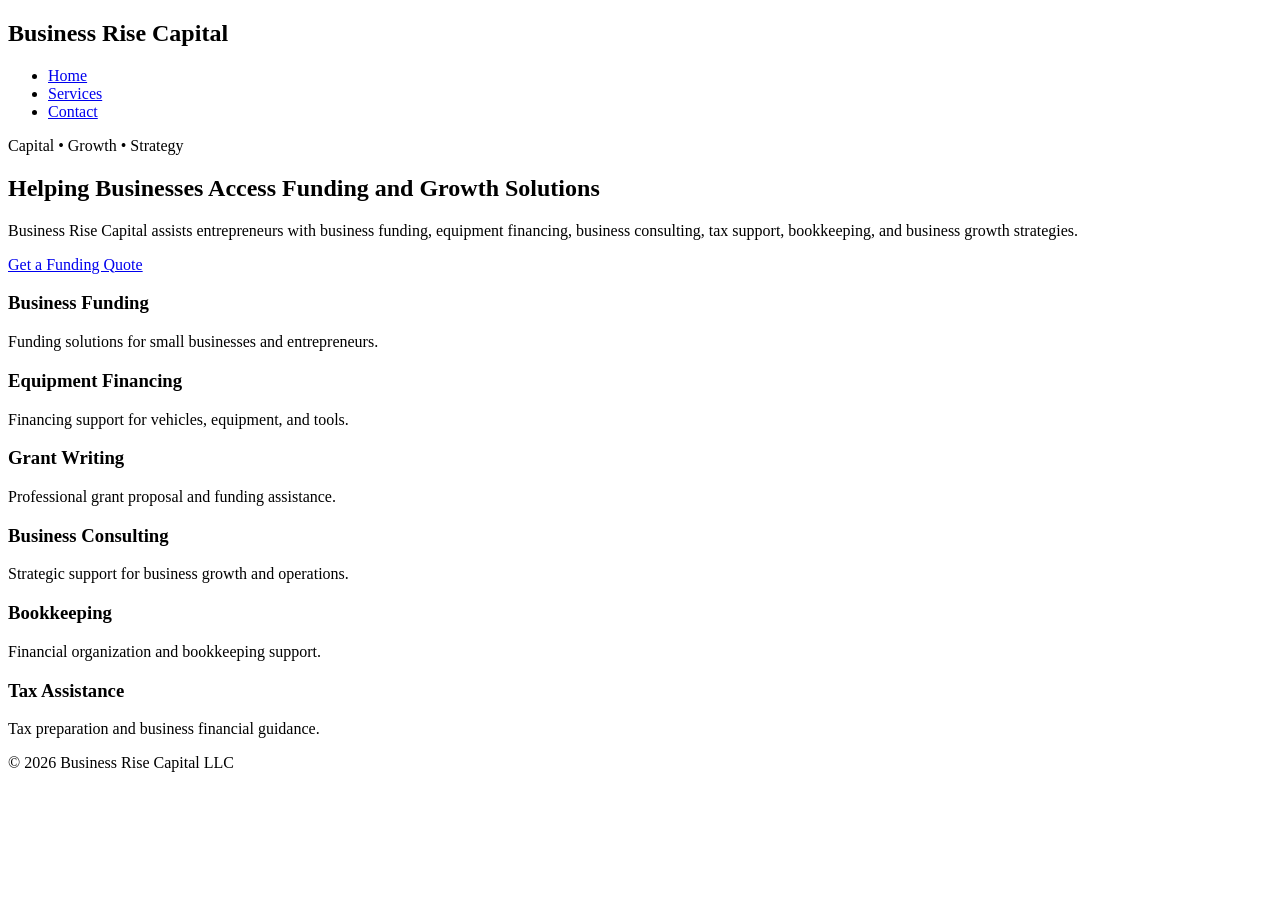
==== index.html @ 011a535a "Create index.html" ====
<!DOCTYPE html>
<html lang="en">
<head>
    <meta charset="UTF-8">
    <meta name="viewport" content="width=device-width, initial-scale=1.0">
    <title>Business Rise Capital</title>
    <link rel="stylesheet" href="css/style.css">
</head>
<body>

<header class="hero-header">
    <nav class="navbar">
        <h1 class="logo">Business Rise Capital</h1>

        <ul>
            <li><a href="index.html">Home</a></li>
            <li><a href="about.html">Services</a></li>
            <li><a href="contact.html">Contact</a></li>
        </ul>
    </nav>

    <section class="hero">
        <p class="tagline">Capital • Growth • Strategy</p>

        <h2>Helping Businesses Access Funding and Growth Solutions</h2>

        <p>
            Business Rise Capital assists entrepreneurs with business funding,
            equipment financing, business consulting, tax support,
            bookkeeping, and business growth strategies.
        </p>

        <a class="button" href="contact.html">Get a Funding Quote</a>
    </section>
</header>

<section class="container service-grid">

    <div class="card">
        <h3>Business Funding</h3>
        <p>
            Funding solutions for small businesses and entrepreneurs.
        </p>
    </div>

    <div class="card">
        <h3>Equipment Financing</h3>
        <p>
            Financing support for vehicles, equipment, and tools.
        </p>
    </div>

    <div class="card">
        <h3>Grant Writing</h3>
        <p>
            Professional grant proposal and funding assistance.
        </p>
    </div>

    <div class="card">
        <h3>Business Consulting</h3>
        <p>
            Strategic support for business growth and operations.
        </p>
    </div>

    <div class="card">
        <h3>Bookkeeping</h3>
        <p>
            Financial organization and bookkeeping support.
        </p>
    </div>

    <div class="card">
        <h3>Tax Assistance</h3>
        <p>
            Tax preparation and business financial guidance.
        </p>
    </div>

</section>

<footer>
    <p>© 2026 Business Rise Capital LLC</p>
</footer>

</body>
</html>
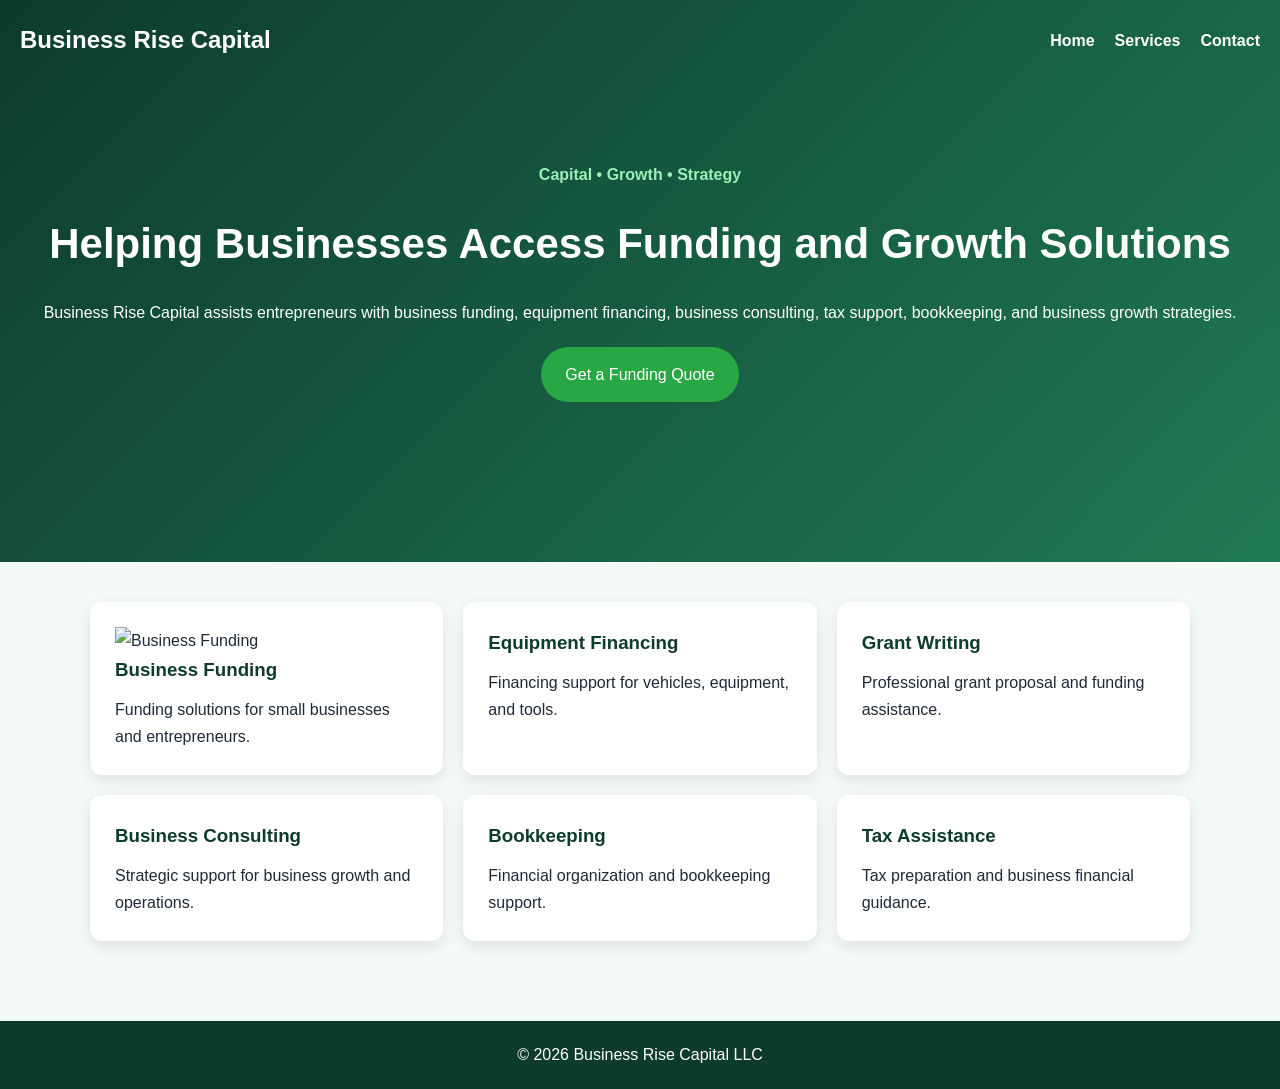
==== commit e94f5d9d: "Update index.html" ====
--- a/index.html
+++ b/index.html
@@ -37,11 +37,18 @@
 <section class="container service-grid">
 
     <div class="card">
-        <h3>Business Funding</h3>
-        <p>
-            Funding solutions for small businesses and entrepreneurs.
-        </p>
-    </div>
+
+    <img src="images/business-funding.png"
+    alt="Business Funding"
+    class="service-image">
+
+    <h3>Business Funding</h3>
+
+    <p>
+        Funding solutions for small businesses and entrepreneurs.
+    </p>
+
+</div>
 
     <div class="card">
         <h3>Equipment Financing</h3>
--- a/css/style.css
+++ b/css/style.css
@@ -0,0 +1,141 @@
+*{
+    margin:0;
+    padding:0;
+    box-sizing:border-box;
+}
+
+body{
+    font-family:Arial, sans-serif;
+    background:#f4fbf6;
+    color:#1f2a36;
+    line-height:1.7;
+}
+
+.hero-header{
+    background:linear-gradient(135deg,#0d3b2e,#1f7a53);
+    color:white;
+    padding-bottom:80px;
+}
+
+.small-header{
+    background:#0d3b2e;
+    color:white;
+}
+
+.navbar{
+    display:flex;
+    justify-content:space-between;
+    align-items:center;
+    padding:20px;
+}
+
+.navbar ul{
+    display:flex;
+    gap:20px;
+    list-style:none;
+}
+
+.navbar a{
+    color:white;
+    text-decoration:none;
+    font-weight:bold;
+}
+
+.hero{
+    text-align:center;
+    padding:80px 20px;
+}
+
+.hero h2{
+    font-size:42px;
+    margin:20px 0;
+}
+
+.tagline{
+    color:#9df0b6;
+    font-weight:bold;
+}
+
+.button{
+    display:inline-block;
+    background:#28a745;
+    color:white;
+    padding:14px 24px;
+    border-radius:30px;
+    text-decoration:none;
+    margin-top:20px;
+}
+
+.container{
+    width:90%;
+    max-width:1100px;
+    margin:auto;
+    padding:40px 0;
+}
+
+.service-grid{
+    display:grid;
+    grid-template-columns:repeat(3,1fr);
+    gap:20px;
+}
+
+.card,
+.page-card{
+    background:white;
+    padding:25px;
+    border-radius:12px;
+    box-shadow:0 5px 15px rgba(0,0,0,0.1);
+}
+
+.card h3{
+    margin-bottom:10px;
+    color:#0d3b2e;
+}
+
+.quote-form{
+    display:grid;
+    gap:15px;
+    margin-top:20px;
+}
+
+.quote-form input,
+.quote-form textarea{
+    padding:14px;
+    border:1px solid #ccc;
+    border-radius:8px;
+}
+
+.quote-form button{
+    background:#28a745;
+    color:white;
+    padding:14px;
+    border:none;
+    border-radius:8px;
+    font-size:16px;
+    cursor:pointer;
+}
+
+footer{
+    background:#0d3b2e;
+    color:white;
+    text-align:center;
+    padding:20px;
+    margin-top:40px;
+}
+
+@media(max-width:768px){
+
+.service-grid{
+    grid-template-columns:1fr;
+}
+
+.navbar{
+    flex-direction:column;
+    gap:15px;
+}
+
+.hero h2{
+    font-size:32px;
+}
+
+}
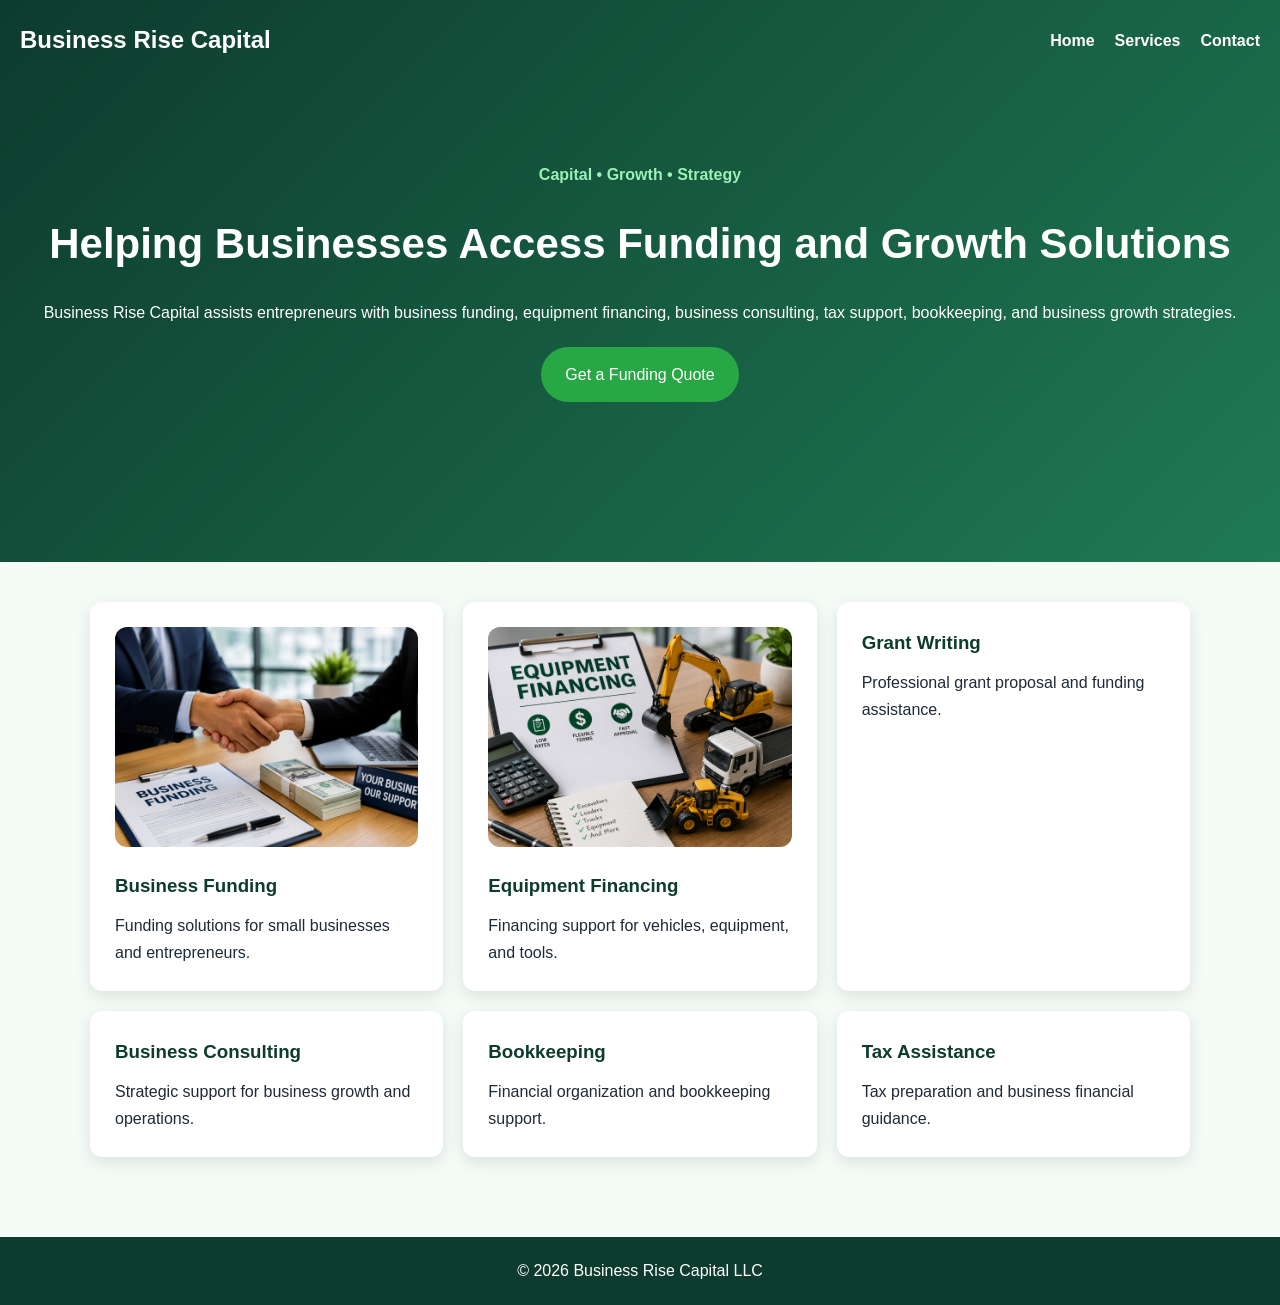
==== commit e2504748: "Update index.html" ====
--- a/index.html
+++ b/index.html
@@ -50,12 +50,19 @@
 
 </div>
 
-    <div class="card">
-        <h3>Equipment Financing</h3>
-        <p>
-            Financing support for vehicles, equipment, and tools.
-        </p>
-    </div>
+ <div class="card">
+
+    <img src="images/equipment-financing.png"
+    alt="Equipment Financing"
+    class="service-image">
+
+    <h3>Equipment Financing</h3>
+
+    <p>
+        Financing support for vehicles, equipment, and tools.
+    </p>
+
+</div>
 
     <div class="card">
         <h3>Grant Writing</h3>
--- a/css/style.css
+++ b/css/style.css
@@ -139,3 +139,10 @@
 }
 
 }
+.service-image{
+    width:100%;
+    height:220px;
+    object-fit:cover;
+    border-radius:12px;
+    margin-bottom:15px;
+}
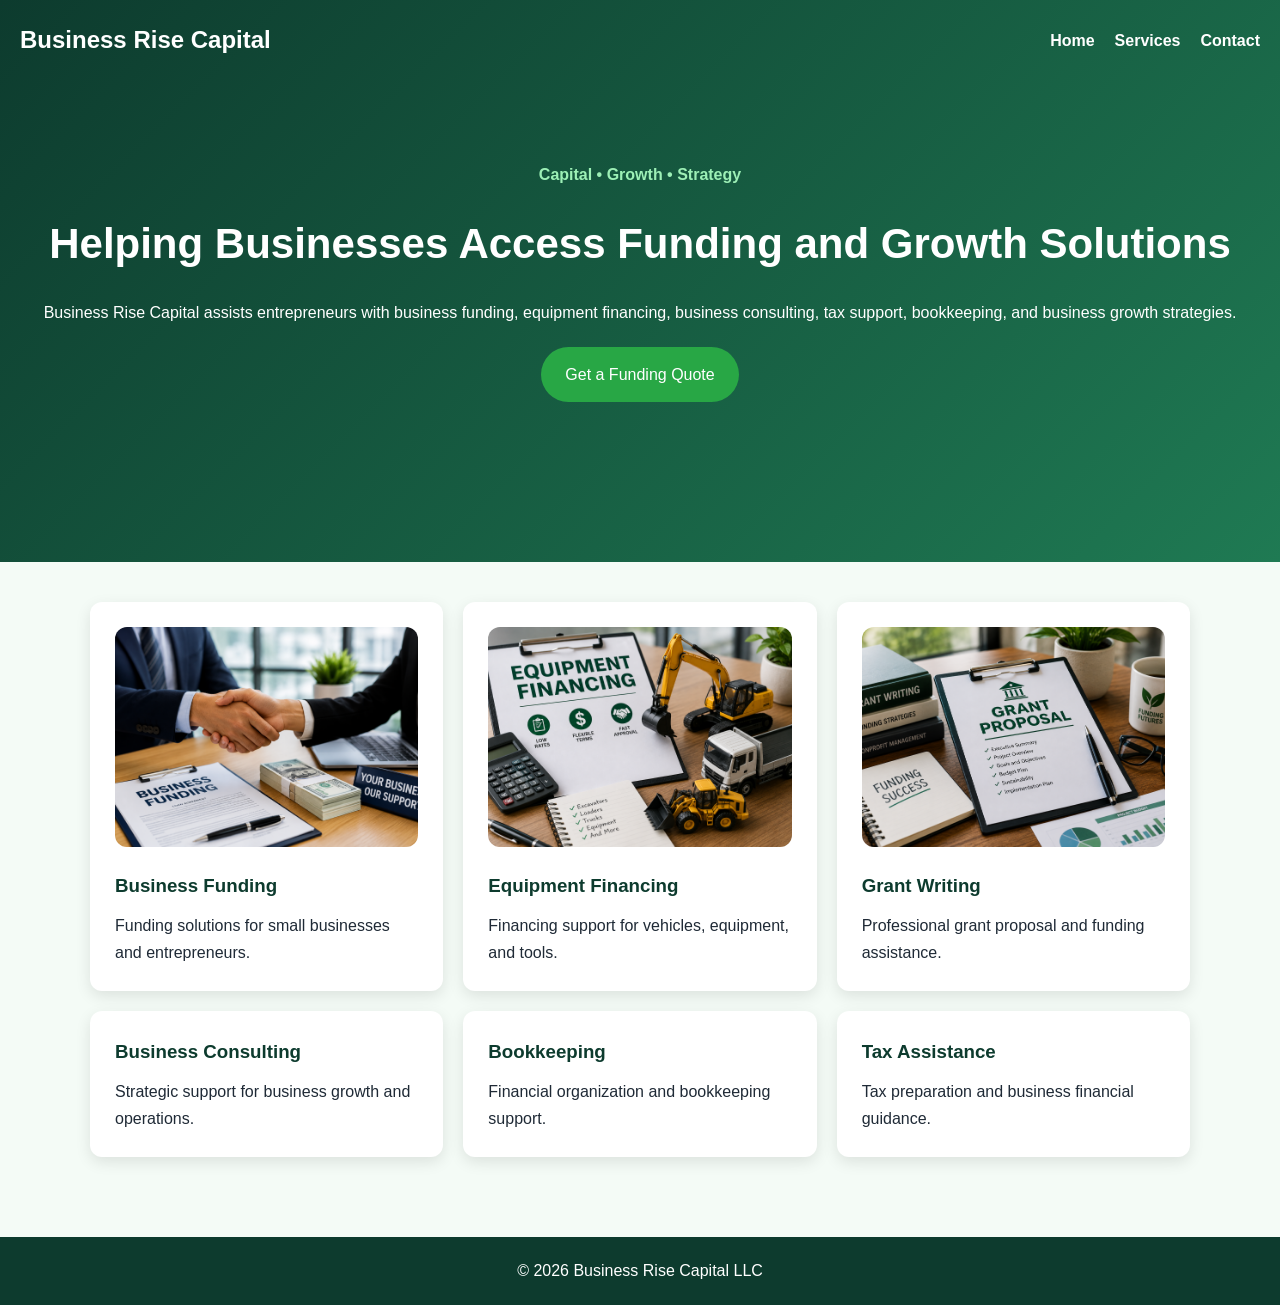
==== commit 68dfe4c1: "Update index.html" ====
--- a/index.html
+++ b/index.html
@@ -64,12 +64,19 @@
 
 </div>
 
-    <div class="card">
-        <h3>Grant Writing</h3>
-        <p>
-            Professional grant proposal and funding assistance.
-        </p>
-    </div>
+  <div class="card">
+
+    <img src="images/grant-writing.png"
+    alt="Grant Writing"
+    class="service-image">
+
+    <h3>Grant Writing</h3>
+
+    <p>
+        Professional grant proposal and funding assistance.
+    </p>
+
+</div>
 
     <div class="card">
         <h3>Business Consulting</h3>
